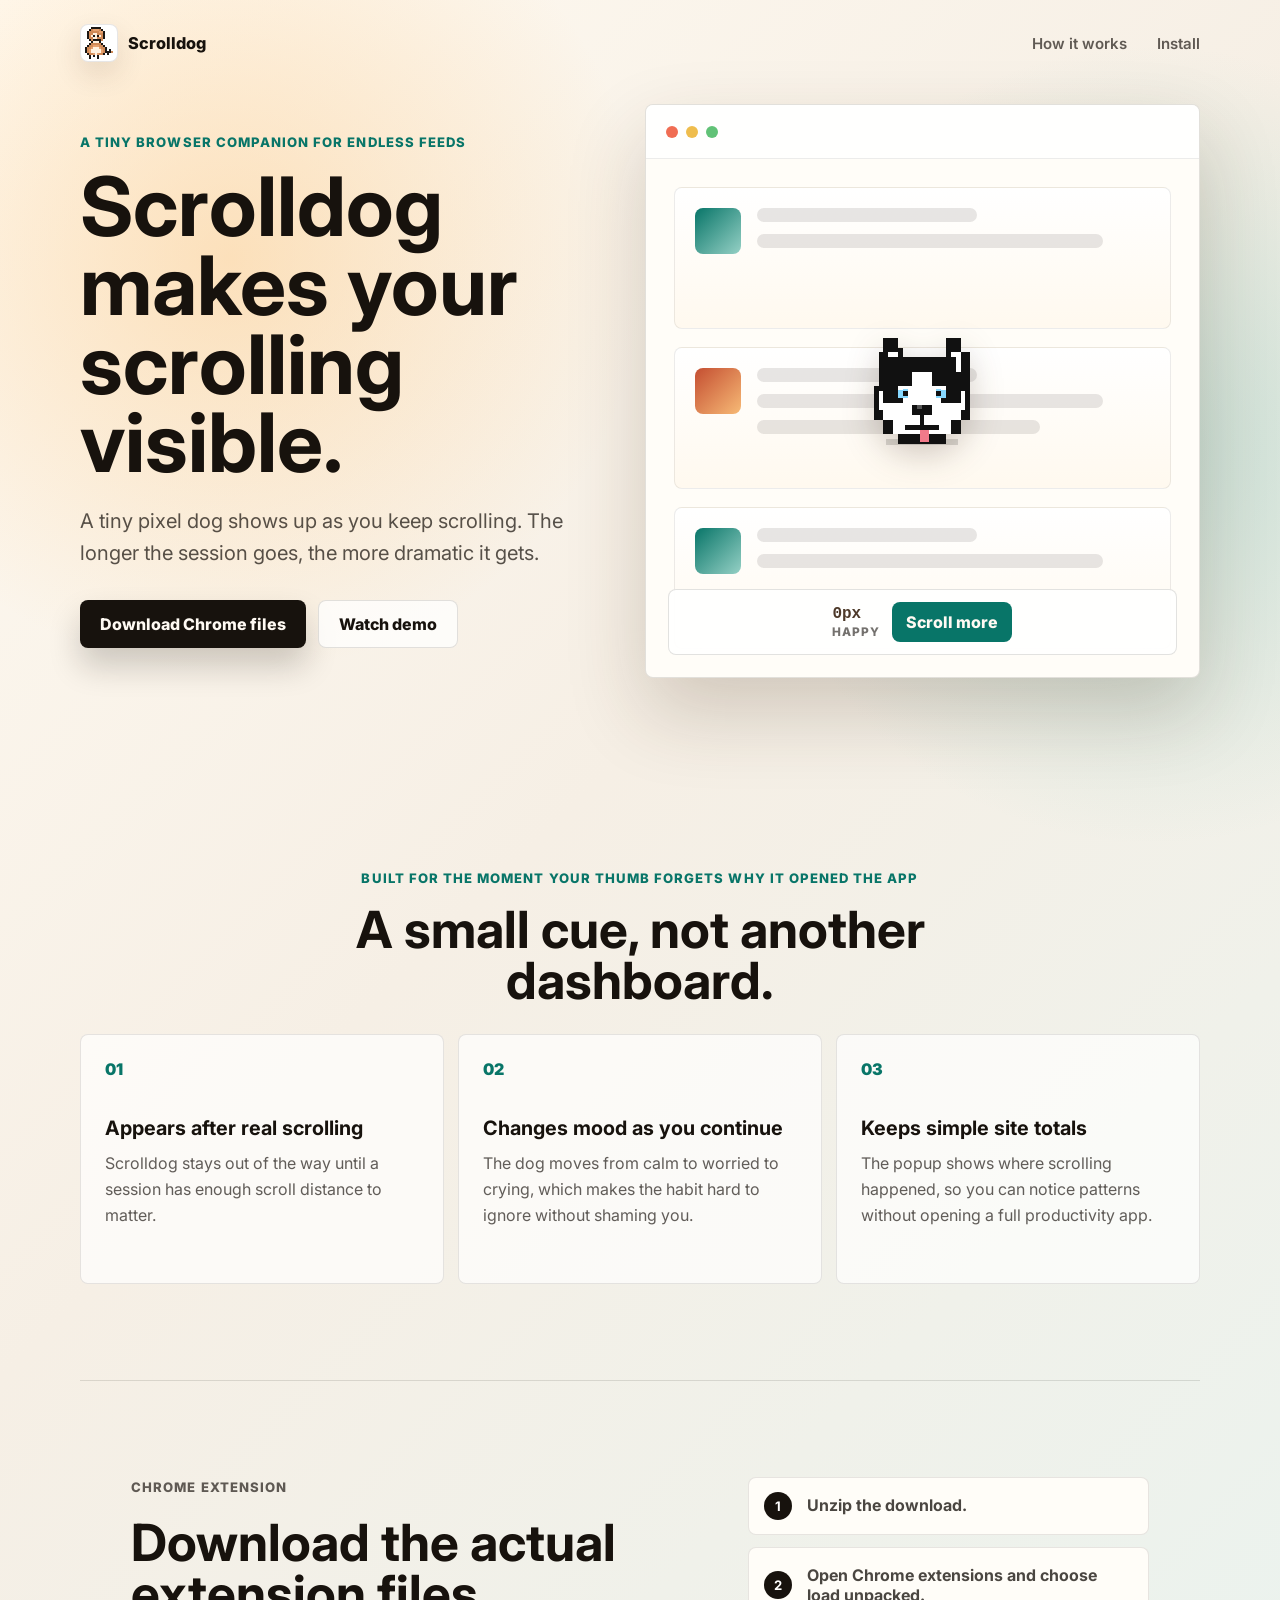
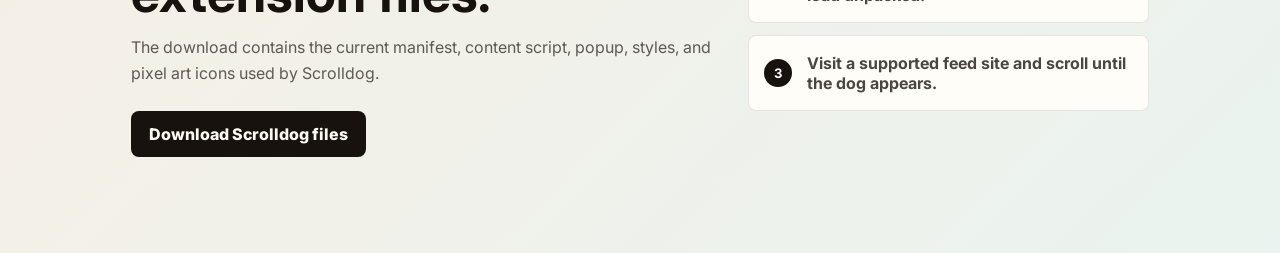
==== index.html @ 81e45f55 "Add Scroll Dog source" ====
<!DOCTYPE html>
<html lang="en">
<head>
  <meta charset="utf-8">
  <meta name="viewport" content="width=device-width, initial-scale=1">
  <meta name="description" content="Scrolldog is a browser extension that turns endless scrolling into a visible habit cue.">
  <title>Scrolldog</title>
  <link rel="preconnect" href="https://fonts.googleapis.com">
  <link rel="preconnect" href="https://fonts.gstatic.com" crossorigin>
  <link href="https://fonts.googleapis.com/css2?family=Inter:wght@400;500;600;700;800&display=swap" rel="stylesheet">
  <link rel="stylesheet" href="styles.css">
</head>
<body>
  <main>
    <section class="hero" aria-labelledby="heroTitle">
      <nav class="nav" aria-label="Primary">
        <a class="mark" href="#top" aria-label="Scrolldog home">
          <span class="markIcon" aria-hidden="true">
            <img src="icons/icon128.png" alt="">
          </span>
          <span>Scrolldog</span>
        </a>
        <div class="navLinks">
          <a href="#how">How it works</a>
          <a href="#install">Install</a>
        </div>
      </nav>

      <div class="heroGrid">
        <div class="heroCopy">
          <p class="eyebrow">A tiny browser companion for endless feeds</p>
          <h1 id="heroTitle">Scrolldog makes your scrolling visible.</h1>
          <p class="lede">A tiny pixel dog shows up as you keep scrolling. The longer the session goes, the more dramatic it gets.</p>
          <div class="heroActions">
            <a class="primaryBtn" href="scrolldog.zip" download>Download Chrome files</a>
            <a class="secondaryBtn" href="#demo">Watch demo</a>
          </div>
        </div>

        <div class="productStage" id="demo" aria-label="Scrolldog product demo">
          <div class="browserMock">
            <div class="browserTop">
              <span></span>
              <span></span>
              <span></span>
            </div>
            <div class="feed">
              <article>
                <div class="avatar"></div>
                <div>
                  <p></p>
                  <p></p>
                </div>
              </article>
              <article>
                <div class="avatar small"></div>
                <div>
                  <p></p>
                  <p></p>
                  <p></p>
                </div>
              </article>
              <article>
                <div class="avatar"></div>
                <div>
                  <p></p>
                  <p></p>
                </div>
              </article>
            </div>
            <div class="scrollPanel">
              <div class="demoReadout">
                <span id="scrollNumber">0px</span>
                <span id="dogMood">happy</span>
              </div>
              <button class="demoBtn" id="scrollBtn" type="button">Scroll more</button>
            </div>
            <div class="dogWidget" id="dogWidget" aria-live="polite">
              <svg class="dogSvg" viewBox="0 0 112 112" role="img" aria-label="Scrolldog mascot">
                <rect class="sdw-shadow" x="26" y="96" width="60" height="5"></rect>

                <g class="sdw-head">
                  <rect x="24" y="12" width="12" height="12" fill="#111111"></rect>
                  <rect x="20" y="24" width="12" height="28" fill="#111111"></rect>
                  <rect x="32" y="20" width="8" height="28" fill="#111111"></rect>
                  <rect x="28" y="24" width="8" height="24" fill="#FFFFFF"></rect>
                  <rect x="32" y="28" width="4" height="12" fill="#DDE6EE"></rect>

                  <rect x="76" y="20" width="8" height="28" fill="#111111"></rect>
                  <rect x="84" y="24" width="12" height="28" fill="#111111"></rect>
                  <rect x="76" y="12" width="12" height="12" fill="#111111"></rect>
                  <rect x="80" y="24" width="8" height="24" fill="#FFFFFF"></rect>
                  <rect x="80" y="28" width="4" height="12" fill="#DDE6EE"></rect>

                  <rect x="28" y="28" width="56" height="12" fill="#111111"></rect>
                  <rect x="20" y="40" width="72" height="12" fill="#111111"></rect>
                  <rect x="16" y="52" width="80" height="28" fill="#111111"></rect>
                  <rect x="24" y="80" width="64" height="12" fill="#111111"></rect>
                  <rect x="36" y="92" width="40" height="8" fill="#111111"></rect>

                  <rect x="24" y="48" width="64" height="32" fill="#FFFFFF"></rect>
                  <rect x="32" y="80" width="48" height="12" fill="#FFFFFF"></rect>
                  <rect x="20" y="56" width="12" height="16" fill="#FFFFFF"></rect>
                  <rect x="80" y="56" width="12" height="16" fill="#FFFFFF"></rect>

                  <rect x="28" y="36" width="56" height="16" fill="#111111"></rect>
                  <rect x="24" y="48" width="24" height="18" fill="#111111"></rect>
                  <rect x="64" y="48" width="24" height="18" fill="#111111"></rect>
                  <rect x="48" y="40" width="16" height="30" fill="#FFFFFF"></rect>
                  <rect x="40" y="52" width="12" height="18" fill="#FFFFFF"></rect>
                  <rect x="60" y="52" width="12" height="18" fill="#FFFFFF"></rect>

                  <rect x="36" y="54" width="8" height="8" fill="#86D8FF"></rect>
                  <rect x="68" y="54" width="8" height="8" fill="#86D8FF"></rect>
                  <rect x="40" y="56" width="4" height="4" fill="#111111"></rect>
                  <rect x="68" y="56" width="4" height="4" fill="#111111"></rect>
                  <rect x="36" y="52" width="4" height="3" fill="#FFFFFF"></rect>
                  <rect x="72" y="52" width="4" height="3" fill="#FFFFFF"></rect>

                  <rect class="sdw-brow-l" x="32" y="48" width="16" height="4" fill="#111111"></rect>
                  <rect class="sdw-brow-r" x="64" y="48" width="16" height="4" fill="#111111"></rect>

                  <rect x="48" y="68" width="16" height="8" fill="#111111"></rect>
                  <rect x="52" y="68" width="4" height="3" fill="#555555"></rect>
                  <rect x="54" y="76" width="4" height="12" fill="#111111"></rect>
                  <rect class="sdw-mouth-happy" x="42" y="84" width="12" height="4" fill="#111111"></rect>
                  <rect class="sdw-mouth-happy" x="58" y="84" width="12" height="4" fill="#111111"></rect>
                  <rect class="sdw-tongue" x="54" y="88" width="8" height="10" fill="#F27A8A"></rect>
                  <rect class="sdw-mouth-sad" x="42" y="88" width="12" height="4" fill="#111111"></rect>
                  <rect class="sdw-mouth-sad" x="58" y="88" width="12" height="4" fill="#111111"></rect>
                  <rect class="sdw-mouth-sad" x="50" y="84" width="12" height="4" fill="#111111"></rect>
                </g>

                <g class="sdw-tears">
                  <rect class="sdw-tear-a" x="34" y="62" width="6" height="12" fill="#8BD7FF"></rect>
                  <rect class="sdw-tear-b" x="72" y="62" width="6" height="12" fill="#8BD7FF"></rect>
                  <rect class="sdw-tear-c" x="32" y="78" width="5" height="9" fill="#8BD7FF"></rect>
                  <rect class="sdw-tear-d" x="76" y="78" width="5" height="9" fill="#8BD7FF"></rect>
                </g>
              </svg>
            </div>
          </div>
        </div>
      </div>
    </section>

    <section class="section how" id="how" aria-labelledby="howTitle">
      <div class="sectionHead">
        <p class="eyebrow">Built for the moment your thumb forgets why it opened the app</p>
        <h2 id="howTitle">A small cue, not another dashboard.</h2>
      </div>
      <div class="featureGrid">
        <article>
          <span>01</span>
          <h3>Appears after real scrolling</h3>
          <p>Scrolldog stays out of the way until a session has enough scroll distance to matter.</p>
        </article>
        <article>
          <span>02</span>
          <h3>Changes mood as you continue</h3>
          <p>The dog moves from calm to worried to crying, which makes the habit hard to ignore without shaming you.</p>
        </article>
        <article>
          <span>03</span>
          <h3>Keeps simple site totals</h3>
          <p>The popup shows where scrolling happened, so you can notice patterns without opening a full productivity app.</p>
        </article>
      </div>
    </section>

    <section class="section install" id="install" aria-labelledby="installTitle">
      <div>
        <p class="eyebrow">Chrome extension</p>
        <h2 id="installTitle">Download the actual extension files.</h2>
        <p>The download contains the current manifest, content script, popup, styles, and pixel art icons used by Scrolldog.</p>
        <a class="inlineDownload" href="scrolldog.zip" download>Download Scrolldog files</a>
      </div>
      <ol class="steps">
        <li>Unzip the download.</li>
        <li>Open Chrome extensions and choose load unpacked.</li>
        <li>Visit a supported feed site and scroll until the dog appears.</li>
      </ol>
    </section>
  </main>

  <script src="site.js"></script>
</body>
</html>
---- styles.css ----
:root {
  color: #17120d;
  background: #f8f4ed;
  font-family: Inter, ui-sans-serif, system-ui, sans-serif;
  font-size: 16px;
}

* {
  box-sizing: border-box;
}

html {
  scroll-behavior: smooth;
}

body {
  margin: 0;
  color: #17120d;
  background:
    radial-gradient(circle at 18% 14%, rgba(252, 197, 125, 0.45), transparent 26rem),
    radial-gradient(circle at 90% 24%, rgba(117, 190, 178, 0.34), transparent 25rem),
    linear-gradient(135deg, #fffaf1 0%, #f6efe5 44%, #eaf3ef 100%);
}

a {
  color: inherit;
  text-decoration: none;
}

button {
  font: inherit;
}

.hero {
  min-height: 86vh;
  padding: 24px clamp(18px, 4vw, 56px) 34px;
}

.nav {
  width: min(1120px, 100%);
  margin: 0 auto 42px;
  display: flex;
  align-items: center;
  justify-content: space-between;
  gap: 18px;
}

.mark {
  display: inline-flex;
  align-items: center;
  gap: 10px;
  font-weight: 800;
  font-size: 1.02rem;
  letter-spacing: 0;
}

.markIcon {
  width: 38px;
  height: 38px;
  display: grid;
  place-items: center;
  background: #fff;
  border: 1px solid rgba(23, 18, 13, 0.1);
  border-radius: 8px;
  box-shadow: 0 12px 28px rgba(72, 45, 20, 0.12);
}

.markIcon img {
  width: 32px;
  height: 32px;
  display: block;
  image-rendering: pixelated;
}

.navLinks {
  display: flex;
  align-items: center;
  gap: clamp(14px, 3vw, 30px);
  color: rgba(23, 18, 13, 0.68);
  font-size: 0.94rem;
  font-weight: 600;
}

.heroGrid {
  width: min(1120px, 100%);
  margin: 0 auto;
  display: grid;
  grid-template-columns: minmax(0, 0.94fr) minmax(360px, 1.06fr);
  gap: clamp(32px, 6vw, 72px);
  align-items: center;
}

.heroCopy {
  max-width: 590px;
}

.eyebrow {
  margin: 0 0 18px;
  color: #087568;
  font-size: 0.82rem;
  font-weight: 800;
  letter-spacing: 0.08em;
  text-transform: uppercase;
}

h1,
h2,
h3,
p {
  margin-top: 0;
}

h1 {
  margin-bottom: 22px;
  font-size: clamp(3rem, 6.4vw, 5.4rem);
  line-height: 0.96;
  letter-spacing: 0;
  max-width: 820px;
}

.lede {
  max-width: 560px;
  margin-bottom: 30px;
  color: rgba(23, 18, 13, 0.72);
  font-size: clamp(1.08rem, 2vw, 1.26rem);
  line-height: 1.6;
}

.heroActions {
  display: flex;
  flex-wrap: wrap;
  gap: 12px;
}

.primaryBtn,
.secondaryBtn {
  min-height: 48px;
  display: inline-flex;
  align-items: center;
  justify-content: center;
  border-radius: 8px;
  padding: 0 20px;
  font-weight: 800;
  transition: transform 160ms ease, box-shadow 160ms ease, background 160ms ease;
}

.primaryBtn {
  color: #fffaf3;
  background: #17120d;
  box-shadow: 0 18px 32px rgba(23, 18, 13, 0.2);
}

.secondaryBtn {
  color: #17120d;
  background: rgba(255, 255, 255, 0.74);
  border: 1px solid rgba(23, 18, 13, 0.12);
}

.primaryBtn:hover,
.secondaryBtn:hover {
  transform: translateY(-2px);
}

.productStage {
  position: relative;
}

.browserMock {
  position: relative;
  overflow: hidden;
  min-height: 520px;
  border: 1px solid rgba(23, 18, 13, 0.12);
  border-radius: 8px;
  background: #fffdf8;
  box-shadow: 0 34px 80px rgba(58, 41, 22, 0.2);
}

.browserTop {
  height: 54px;
  display: flex;
  align-items: center;
  gap: 8px;
  padding: 0 20px;
  border-bottom: 1px solid rgba(23, 18, 13, 0.08);
  background: rgba(255, 255, 255, 0.86);
}

.browserTop span {
  width: 12px;
  height: 12px;
  border-radius: 50%;
  background: #f06d53;
}

.browserTop span:nth-child(2) {
  background: #efbd4d;
}

.browserTop span:nth-child(3) {
  background: #61c277;
}

.feed {
  display: grid;
  gap: 18px;
  padding: 28px;
  transform: translateY(0);
  transition: transform 460ms ease;
}

.feed article {
  min-height: 142px;
  display: grid;
  grid-template-columns: 46px 1fr;
  gap: 16px;
  padding: 20px;
  border: 1px solid rgba(23, 18, 13, 0.08);
  border-radius: 8px;
  background: linear-gradient(180deg, #fff 0%, #fff9ef 100%);
}

.avatar {
  width: 46px;
  height: 46px;
  border-radius: 8px;
  background: linear-gradient(135deg, #087568, #95d0c5);
}

.avatar.small {
  background: linear-gradient(135deg, #c44e31, #f7ba76);
}

.feed p {
  height: 14px;
  margin: 0 0 12px;
  border-radius: 999px;
  background: rgba(23, 18, 13, 0.1);
}

.feed p:nth-child(1) {
  width: 56%;
}

.feed p:nth-child(2) {
  width: 88%;
}

.feed p:nth-child(3) {
  width: 72%;
}

.scrollPanel {
  position: absolute;
  left: 22px;
  bottom: 22px;
  width: calc(100% - 44px);
  display: flex;
  align-items: center;
  justify-content: center;
  gap: 12px;
  padding: 12px;
  border: 1px solid rgba(23, 18, 13, 0.12);
  border-radius: 8px;
  background: rgba(255, 255, 255, 0.88);
  backdrop-filter: blur(16px);
}

.demoReadout {
  display: grid;
  gap: 2px;
}

#scrollNumber {
  color: #4e3a2a;
  font-family: ui-monospace, SFMono-Regular, Menlo, monospace;
  font-size: 1rem;
  font-weight: 900;
}

#dogMood {
  color: rgba(23, 18, 13, 0.6);
  font-size: 0.74rem;
  font-weight: 800;
  letter-spacing: 0.08em;
  text-transform: uppercase;
}

.demoBtn {
  min-height: 40px;
  padding: 0 14px;
  color: #fffaf3;
  border: 0;
  border-radius: 8px;
  background: #087568;
  cursor: pointer;
  font-weight: 800;
}

.dogWidget {
  position: absolute;
  top: 50%;
  left: 50%;
  right: auto;
  display: grid;
  justify-items: center;
  transform: translate(-50%, -50%) scale(0.9);
  transform-origin: center center;
  transition: transform 460ms ease;
}

.dogSvg {
  width: 150px;
  height: 150px;
  overflow: visible;
  filter: drop-shadow(0 12px 18px rgba(57, 35, 16, 0.22));
  image-rendering: pixelated;
  shape-rendering: crispEdges;
}

.sdw-shadow {
  fill: rgba(0, 0, 0, 0.14);
}

.sdw-brow-l,
.sdw-brow-r,
.sdw-mouth-sad,
.sdw-tears {
  display: none;
}

.dogWidget.worried {
  transform: translate(-50%, -50%) scale(1);
}

.dogWidget.sad {
  transform: translate(-50%, -50%) scale(1.08);
}

.dogWidget.crying {
  transform: translate(-50%, -50%) scale(1.16);
  animation: shake 480ms ease-in-out infinite;
}

.dogWidget.worried .sdw-brow-l,
.dogWidget.worried .sdw-brow-r,
.dogWidget.sad .sdw-brow-l,
.dogWidget.sad .sdw-brow-r,
.dogWidget.crying .sdw-brow-l,
.dogWidget.crying .sdw-brow-r,
.dogWidget.sad .sdw-tears,
.dogWidget.crying .sdw-tears,
.dogWidget.sad .sdw-mouth-sad,
.dogWidget.crying .sdw-mouth-sad {
  display: inline;
}

.dogWidget.sad .sdw-mouth-happy,
.dogWidget.crying .sdw-mouth-happy,
.dogWidget.sad .sdw-tongue,
.dogWidget.crying .sdw-tongue {
  display: none;
}

.dogWidget.sad .sdw-tear-a,
.dogWidget.sad .sdw-tear-b,
.dogWidget.sad .sdw-tear-c,
.dogWidget.sad .sdw-tear-d,
.dogWidget.crying .sdw-tear-a,
.dogWidget.crying .sdw-tear-b,
.dogWidget.crying .sdw-tear-c,
.dogWidget.crying .sdw-tear-d {
  animation: drip 1300ms ease-in infinite;
}

.dogWidget.crying .sdw-tear-a,
.dogWidget.crying .sdw-tear-b,
.dogWidget.crying .sdw-tear-c,
.dogWidget.crying .sdw-tear-d {
  animation-duration: 760ms;
}

.sdw-tear-b {
  animation-delay: 120ms;
}

.sdw-tear-c {
  animation-delay: 340ms;
}

.sdw-tear-d {
  animation-delay: 520ms;
}

.section {
  padding: clamp(58px, 8vw, 96px) clamp(18px, 4vw, 56px);
}

.sectionHead,
.featureGrid,
.install {
  width: min(1120px, 100%);
  margin-inline: auto;
}

.sectionHead {
  max-width: 760px;
  margin-bottom: 28px;
  margin-left: auto;
  margin-right: auto;
  text-align: center;
}

h2 {
  margin-bottom: 16px;
  font-size: clamp(2rem, 4vw, 4rem);
  line-height: 1;
  letter-spacing: 0;
}

.featureGrid {
  display: grid;
  grid-template-columns: repeat(3, minmax(0, 1fr));
  gap: 14px;
}

.featureGrid article {
  min-height: 250px;
  padding: 24px;
  border: 1px solid rgba(23, 18, 13, 0.1);
  border-radius: 8px;
  background: rgba(255, 255, 255, 0.68);
}

.featureGrid span {
  display: block;
  margin-bottom: 38px;
  color: #087568;
  font-weight: 900;
}

h3 {
  margin-bottom: 10px;
  font-size: 1.24rem;
  line-height: 1.18;
}

.featureGrid p,
.install p {
  color: rgba(23, 18, 13, 0.68);
  line-height: 1.62;
}

.install {
  display: grid;
  grid-template-columns: minmax(0, 0.95fr) minmax(300px, 0.65fr);
  gap: 32px;
  align-items: start;
  border-top: 1px solid rgba(23, 18, 13, 0.12);
}

.inlineDownload {
  min-height: 46px;
  display: inline-flex;
  align-items: center;
  justify-content: center;
  margin-top: 8px;
  padding: 0 18px;
  border-radius: 8px;
  color: #fffaf3;
  background: #17120d;
  font-weight: 800;
}

.steps {
  margin: 0;
  padding: 0;
  list-style: none;
  counter-reset: step;
  display: grid;
  gap: 12px;
}

.steps li {
  position: relative;
  min-height: 58px;
  padding: 17px 18px 17px 58px;
  border: 1px solid rgba(23, 18, 13, 0.1);
  border-radius: 8px;
  background: #fffdf8;
  color: rgba(23, 18, 13, 0.78);
  font-weight: 700;
}

.steps li::before {
  counter-increment: step;
  content: counter(step);
  position: absolute;
  left: 15px;
  top: 50%;
  width: 28px;
  height: 28px;
  display: grid;
  place-items: center;
  transform: translateY(-50%);
  border-radius: 50%;
  color: #fff;
  background: #17120d;
  font-size: 0.82rem;
}

@keyframes wag {
  from {
    transform: translate(0, 0);
  }
  to {
    transform: translate(4px, -4px);
  }
}

@keyframes drip {
  0% {
    opacity: 0.95;
    transform: translateY(0);
  }
  100% {
    opacity: 0;
    transform: translateY(24px);
  }
}

@keyframes shake {
  0%,
  100% {
    translate: 0 0;
  }
  35% {
    translate: 3px -4px;
  }
  70% {
    translate: -4px 2px;
  }
}

@media (max-width: 880px) {
  .hero {
    min-height: auto;
  }

  .nav {
    margin-bottom: 38px;
  }

  .heroGrid,
  .install {
    grid-template-columns: 1fr;
  }

  .browserMock {
    min-height: 500px;
  }

  .featureGrid {
    grid-template-columns: 1fr;
  }

  .featureGrid article {
    min-height: 210px;
  }
}

@media (max-width: 560px) {
  .hero {
    padding-bottom: 14px;
  }

  .nav {
    align-items: flex-start;
    flex-direction: column;
    margin-bottom: 28px;
  }

  h1 {
    margin-bottom: 16px;
    font-size: 2.84rem;
    line-height: 0.98;
  }

  .lede {
    margin-bottom: 20px;
    font-size: 1rem;
    line-height: 1.5;
  }

  .heroGrid {
    gap: 22px;
  }

  .heroActions {
    display: grid;
    gap: 10px;
  }

  .primaryBtn,
  .secondaryBtn {
    width: 100%;
  }

  .browserMock {
    min-height: 260px;
  }

  .feed {
    gap: 10px;
    padding: 12px;
  }

  .feed article {
    min-height: 74px;
    grid-template-columns: 34px 1fr;
    gap: 10px;
    padding: 12px;
  }

  .feed article:nth-child(3) {
    display: none;
  }

  .avatar {
    width: 34px;
    height: 34px;
  }

  .feed p {
    height: 10px;
    margin-bottom: 9px;
  }

  .browserTop {
    height: 38px;
    padding: 0 14px;
  }

  .scrollPanel {
    left: 12px;
    bottom: 12px;
    width: calc(100% - 24px);
    padding: 8px;
  }

  .demoReadout {
    gap: 1px;
  }

  #scrollNumber {
    font-size: 0.94rem;
  }

  #dogMood {
    font-size: 0.66rem;
  }

  .dogSvg {
    width: 108px;
    height: 108px;
  }

  .dogWidget {
    top: 42%;
    left: 50%;
    right: auto;
  }

  .demoBtn {
    min-height: 36px;
    padding: 0 12px;
  }
}
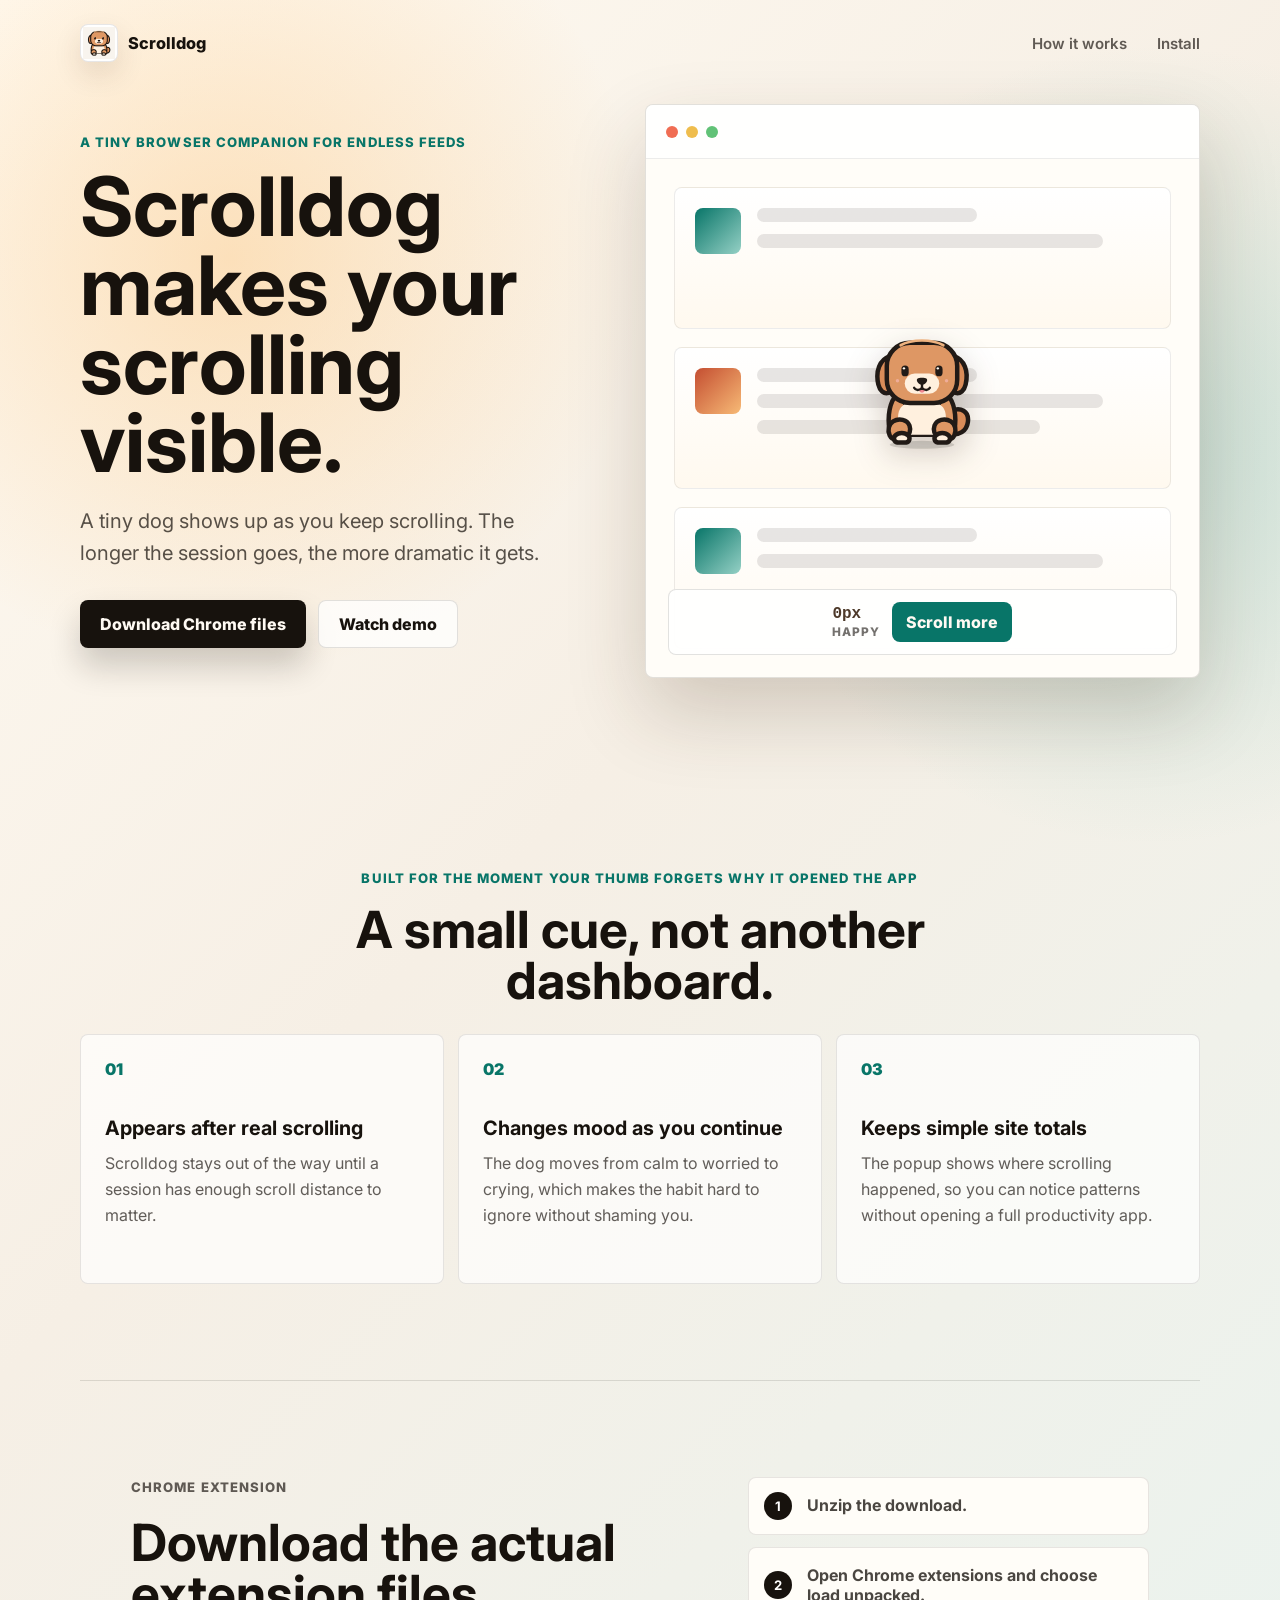
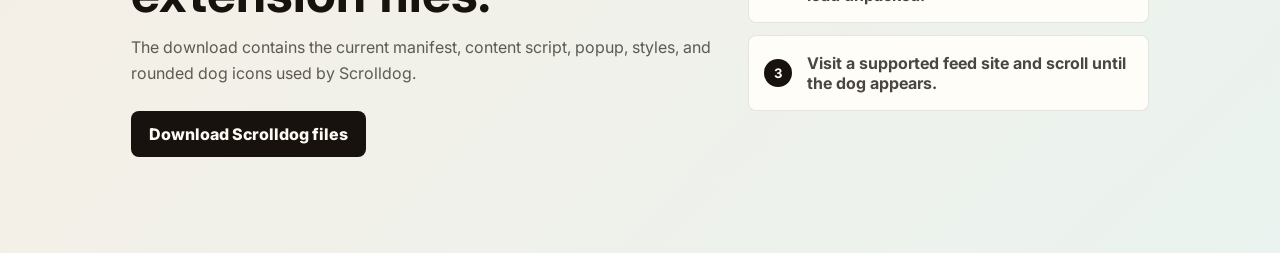
==== commit 4ccd3da6: "Match product dog to logo" ====
--- a/index.html
+++ b/index.html
@@ -5,6 +5,7 @@
   <meta name="viewport" content="width=device-width, initial-scale=1">
   <meta name="description" content="Scrolldog is a browser extension that turns endless scrolling into a visible habit cue.">
   <title>Scrolldog</title>
+  <link rel="icon" href="icons/icon32.png" sizes="32x32">
   <link rel="preconnect" href="https://fonts.googleapis.com">
   <link rel="preconnect" href="https://fonts.gstatic.com" crossorigin>
   <link href="https://fonts.googleapis.com/css2?family=Inter:wght@400;500;600;700;800&display=swap" rel="stylesheet">
@@ -30,7 +31,7 @@
         <div class="heroCopy">
           <p class="eyebrow">A tiny browser companion for endless feeds</p>
           <h1 id="heroTitle">Scrolldog makes your scrolling visible.</h1>
-          <p class="lede">A tiny pixel dog shows up as you keep scrolling. The longer the session goes, the more dramatic it gets.</p>
+          <p class="lede">A tiny dog shows up as you keep scrolling. The longer the session goes, the more dramatic it gets.</p>
           <div class="heroActions">
             <a class="primaryBtn" href="scrolldog.zip" download>Download Chrome files</a>
             <a class="secondaryBtn" href="#demo">Watch demo</a>
@@ -75,70 +76,7 @@
               </div>
               <button class="demoBtn" id="scrollBtn" type="button">Scroll more</button>
             </div>
-            <div class="dogWidget" id="dogWidget" aria-live="polite">
-              <svg class="dogSvg" viewBox="0 0 112 112" role="img" aria-label="Scrolldog mascot">
-                <rect class="sdw-shadow" x="26" y="96" width="60" height="5"></rect>
-
-                <g class="sdw-head">
-                  <rect x="24" y="12" width="12" height="12" fill="#111111"></rect>
-                  <rect x="20" y="24" width="12" height="28" fill="#111111"></rect>
-                  <rect x="32" y="20" width="8" height="28" fill="#111111"></rect>
-                  <rect x="28" y="24" width="8" height="24" fill="#FFFFFF"></rect>
-                  <rect x="32" y="28" width="4" height="12" fill="#DDE6EE"></rect>
-
-                  <rect x="76" y="20" width="8" height="28" fill="#111111"></rect>
-                  <rect x="84" y="24" width="12" height="28" fill="#111111"></rect>
-                  <rect x="76" y="12" width="12" height="12" fill="#111111"></rect>
-                  <rect x="80" y="24" width="8" height="24" fill="#FFFFFF"></rect>
-                  <rect x="80" y="28" width="4" height="12" fill="#DDE6EE"></rect>
-
-                  <rect x="28" y="28" width="56" height="12" fill="#111111"></rect>
-                  <rect x="20" y="40" width="72" height="12" fill="#111111"></rect>
-                  <rect x="16" y="52" width="80" height="28" fill="#111111"></rect>
-                  <rect x="24" y="80" width="64" height="12" fill="#111111"></rect>
-                  <rect x="36" y="92" width="40" height="8" fill="#111111"></rect>
-
-                  <rect x="24" y="48" width="64" height="32" fill="#FFFFFF"></rect>
-                  <rect x="32" y="80" width="48" height="12" fill="#FFFFFF"></rect>
-                  <rect x="20" y="56" width="12" height="16" fill="#FFFFFF"></rect>
-                  <rect x="80" y="56" width="12" height="16" fill="#FFFFFF"></rect>
-
-                  <rect x="28" y="36" width="56" height="16" fill="#111111"></rect>
-                  <rect x="24" y="48" width="24" height="18" fill="#111111"></rect>
-                  <rect x="64" y="48" width="24" height="18" fill="#111111"></rect>
-                  <rect x="48" y="40" width="16" height="30" fill="#FFFFFF"></rect>
-                  <rect x="40" y="52" width="12" height="18" fill="#FFFFFF"></rect>
-                  <rect x="60" y="52" width="12" height="18" fill="#FFFFFF"></rect>
-
-                  <rect x="36" y="54" width="8" height="8" fill="#86D8FF"></rect>
-                  <rect x="68" y="54" width="8" height="8" fill="#86D8FF"></rect>
-                  <rect x="40" y="56" width="4" height="4" fill="#111111"></rect>
-                  <rect x="68" y="56" width="4" height="4" fill="#111111"></rect>
-                  <rect x="36" y="52" width="4" height="3" fill="#FFFFFF"></rect>
-                  <rect x="72" y="52" width="4" height="3" fill="#FFFFFF"></rect>
-
-                  <rect class="sdw-brow-l" x="32" y="48" width="16" height="4" fill="#111111"></rect>
-                  <rect class="sdw-brow-r" x="64" y="48" width="16" height="4" fill="#111111"></rect>
-
-                  <rect x="48" y="68" width="16" height="8" fill="#111111"></rect>
-                  <rect x="52" y="68" width="4" height="3" fill="#555555"></rect>
-                  <rect x="54" y="76" width="4" height="12" fill="#111111"></rect>
-                  <rect class="sdw-mouth-happy" x="42" y="84" width="12" height="4" fill="#111111"></rect>
-                  <rect class="sdw-mouth-happy" x="58" y="84" width="12" height="4" fill="#111111"></rect>
-                  <rect class="sdw-tongue" x="54" y="88" width="8" height="10" fill="#F27A8A"></rect>
-                  <rect class="sdw-mouth-sad" x="42" y="88" width="12" height="4" fill="#111111"></rect>
-                  <rect class="sdw-mouth-sad" x="58" y="88" width="12" height="4" fill="#111111"></rect>
-                  <rect class="sdw-mouth-sad" x="50" y="84" width="12" height="4" fill="#111111"></rect>
-                </g>
-
-                <g class="sdw-tears">
-                  <rect class="sdw-tear-a" x="34" y="62" width="6" height="12" fill="#8BD7FF"></rect>
-                  <rect class="sdw-tear-b" x="72" y="62" width="6" height="12" fill="#8BD7FF"></rect>
-                  <rect class="sdw-tear-c" x="32" y="78" width="5" height="9" fill="#8BD7FF"></rect>
-                  <rect class="sdw-tear-d" x="76" y="78" width="5" height="9" fill="#8BD7FF"></rect>
-                </g>
-              </svg>
-            </div>
+            <div class="dogWidget" id="dogWidget" role="img" aria-label="Scroll Dog is happy"></div>
           </div>
         </div>
       </div>
@@ -172,7 +110,7 @@
       <div>
         <p class="eyebrow">Chrome extension</p>
         <h2 id="installTitle">Download the actual extension files.</h2>
-        <p>The download contains the current manifest, content script, popup, styles, and pixel art icons used by Scrolldog.</p>
+        <p>The download contains the current manifest, content script, popup, styles, and rounded dog icons used by Scrolldog.</p>
         <a class="inlineDownload" href="scrolldog.zip" download>Download Scrolldog files</a>
       </div>
       <ol class="steps">
@@ -183,6 +121,7 @@
     </section>
   </main>
 
+  <script src="dog_art.js"></script>
   <script src="site.js"></script>
 </body>
 </html>
--- a/styles.css
+++ b/styles.css
@@ -69,7 +69,6 @@
   width: 32px;
   height: 32px;
   display: block;
-  image-rendering: pixelated;
 }
 
 .navLinks {
@@ -313,8 +312,6 @@
   height: 150px;
   overflow: visible;
   filter: drop-shadow(0 12px 18px rgba(57, 35, 16, 0.22));
-  image-rendering: pixelated;
-  shape-rendering: crispEdges;
 }
 
 .sdw-shadow {
@@ -330,6 +327,12 @@
 
 .dogWidget.worried {
   transform: translate(-50%, -50%) scale(1);
+}
+
+.dogWidget.happy .sdw-tail {
+  transform-box: fill-box;
+  transform-origin: 0% 100%;
+  animation: wag 500ms ease-in-out infinite alternate;
 }
 
 .dogWidget.sad {
@@ -541,6 +544,15 @@
   }
 }
 
+@media (prefers-reduced-motion: reduce) {
+  .dogWidget,
+  .dogWidget .sdw-tail,
+  .dogWidget .sdw-tears > * {
+    animation: none;
+    transition: none;
+  }
+}
+
 @media (max-width: 880px) {
   .hero {
     min-height: auto;
